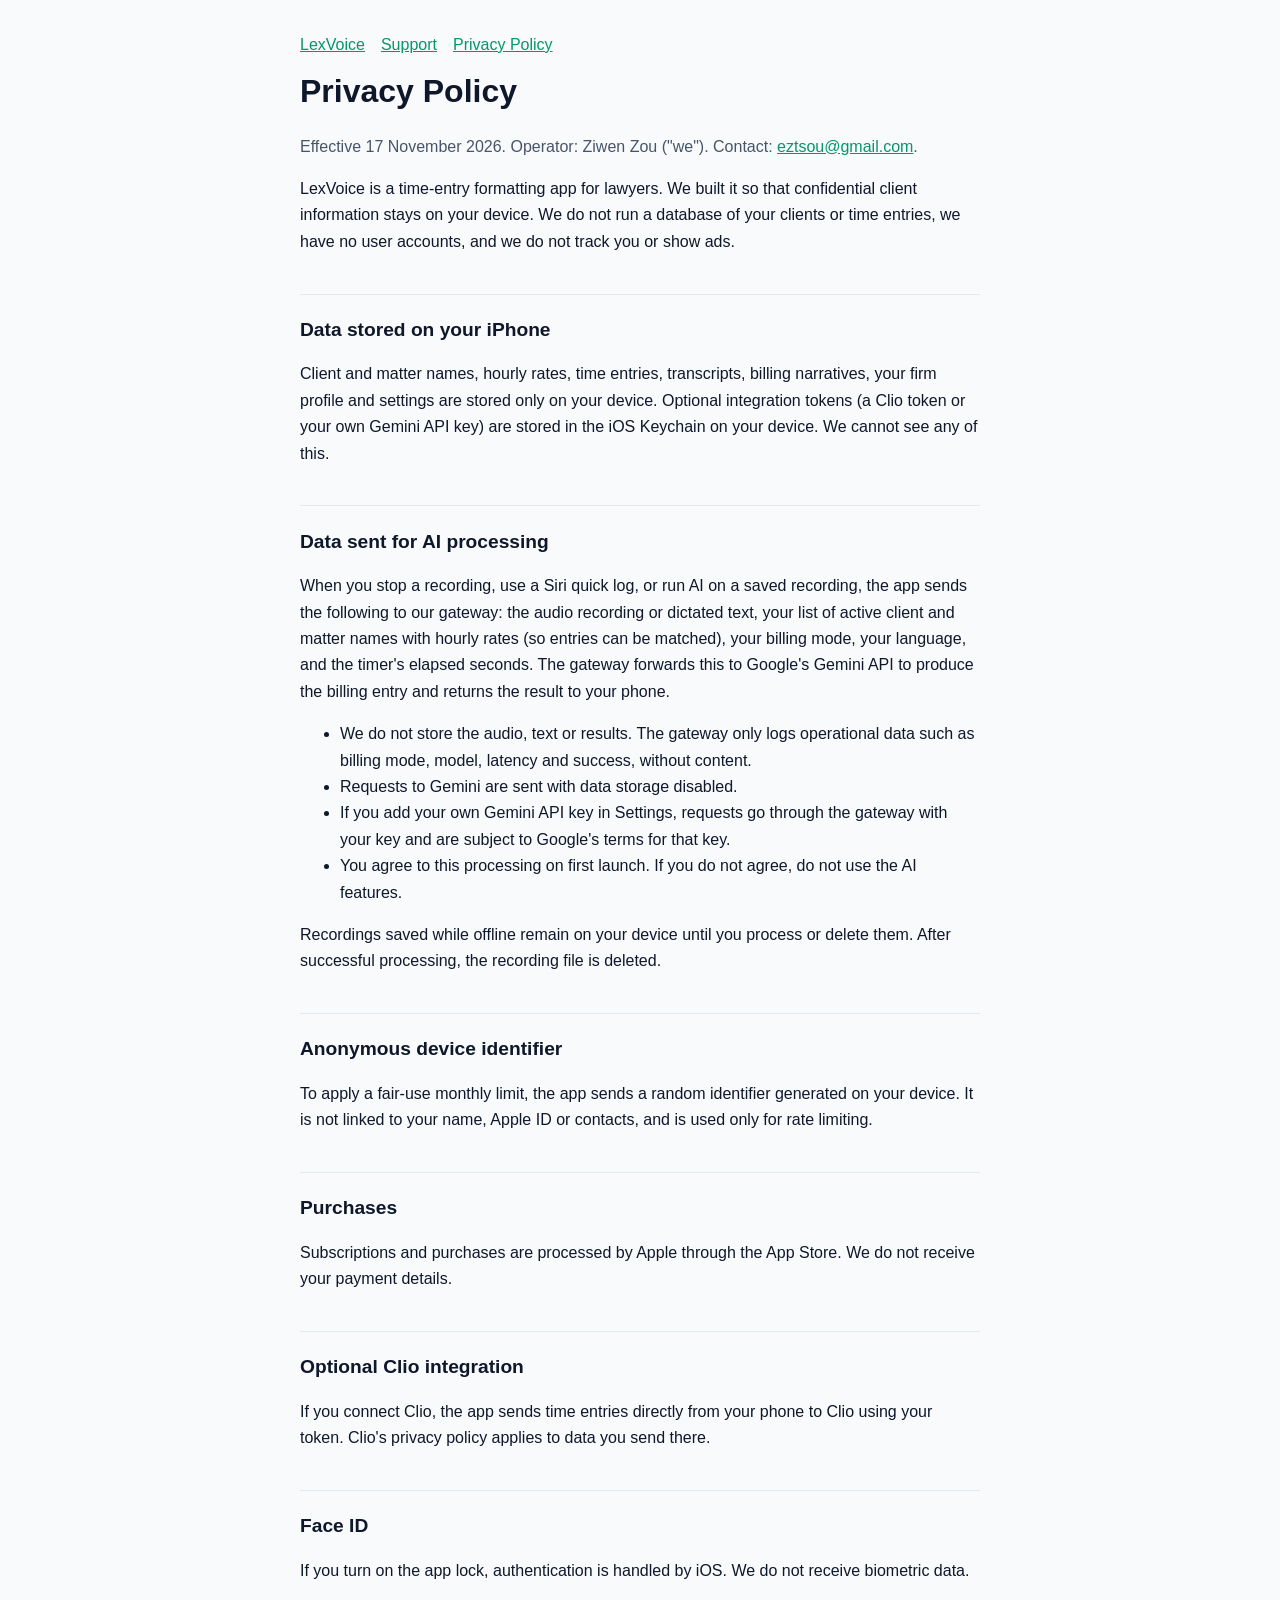
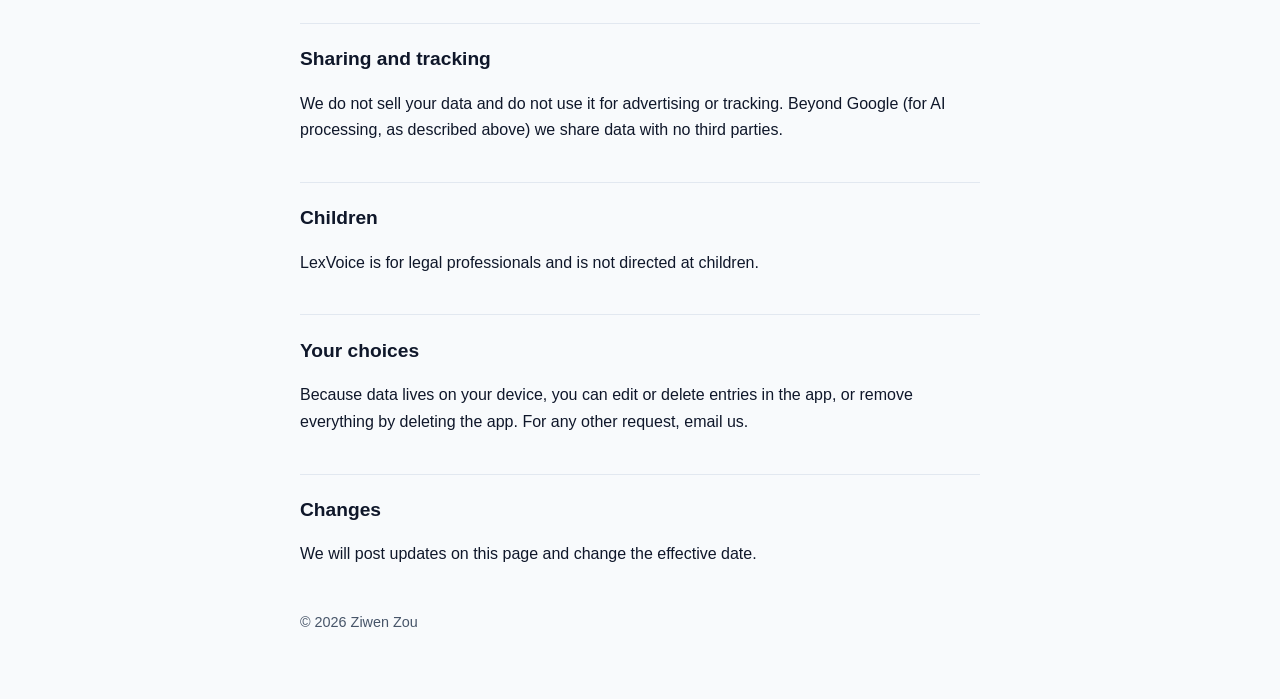
==== privacy.html @ 2ad06302 "Add LexVoice home, support and privacy pages Co-Authored-By: Claude Sonnet 5.5 <noreply@anthropic.co" ====
<!doctype html><html lang="en"><head><meta charset="utf-8"><meta name="viewport" content="width=device-width,initial-scale=1"><title>LexVoice Privacy Policy</title><link rel="stylesheet" href="style.css"></head><body><main>
<nav><a href="index.html">LexVoice</a><a href="support.html">Support</a><a href="privacy.html">Privacy Policy</a></nav>
<h1>Privacy Policy</h1>
<p class="muted">Effective 17 November 2026. Operator: Ziwen Zou ("we"). Contact: <a href="mailto:eztsou@gmail.com">eztsou@gmail.com</a>.</p>
<p>LexVoice is a time-entry formatting app for lawyers. We built it so that confidential client information stays on your device. We do not run a database of your clients or time entries, we have no user accounts, and we do not track you or show ads.</p>

<h2>Data stored on your iPhone</h2>
<p>Client and matter names, hourly rates, time entries, transcripts, billing narratives, your firm profile and settings are stored only on your device. Optional integration tokens (a Clio token or your own Gemini API key) are stored in the iOS Keychain on your device. We cannot see any of this.</p>

<h2>Data sent for AI processing</h2>
<p>When you stop a recording, use a Siri quick log, or run AI on a saved recording, the app sends the following to our gateway: the audio recording or dictated text, your list of active client and matter names with hourly rates (so entries can be matched), your billing mode, your language, and the timer's elapsed seconds. The gateway forwards this to Google's Gemini API to produce the billing entry and returns the result to your phone.</p>
<ul>
<li>We do not store the audio, text or results. The gateway only logs operational data such as billing mode, model, latency and success, without content.</li>
<li>Requests to Gemini are sent with data storage disabled.</li>
<li>If you add your own Gemini API key in Settings, requests go through the gateway with your key and are subject to Google's terms for that key.</li>
<li>You agree to this processing on first launch. If you do not agree, do not use the AI features.</li>
</ul>
<p>Recordings saved while offline remain on your device until you process or delete them. After successful processing, the recording file is deleted.</p>

<h2>Anonymous device identifier</h2>
<p>To apply a fair-use monthly limit, the app sends a random identifier generated on your device. It is not linked to your name, Apple ID or contacts, and is used only for rate limiting.</p>

<h2>Purchases</h2>
<p>Subscriptions and purchases are processed by Apple through the App Store. We do not receive your payment details.</p>

<h2>Optional Clio integration</h2>
<p>If you connect Clio, the app sends time entries directly from your phone to Clio using your token. Clio's privacy policy applies to data you send there.</p>

<h2>Face ID</h2>
<p>If you turn on the app lock, authentication is handled by iOS. We do not receive biometric data.</p>

<h2>Sharing and tracking</h2>
<p>We do not sell your data and do not use it for advertising or tracking. Beyond Google (for AI processing, as described above) we share data with no third parties.</p>

<h2>Children</h2>
<p>LexVoice is for legal professionals and is not directed at children.</p>

<h2>Your choices</h2>
<p>Because data lives on your device, you can edit or delete entries in the app, or remove everything by deleting the app. For any other request, email us.</p>

<h2>Changes</h2>
<p>We will post updates on this page and change the effective date.</p>
<footer>© 2026 Ziwen Zou</footer>
</main></body></html>
---- style.css ----
:root{--bg:#F8FAFC;--fg:#0F172A;--muted:#475569;--accent:#059669;--line:#E2E8F0}
@media(prefers-color-scheme:dark){:root{--bg:#0B0F19;--fg:#F1F5F9;--muted:#94A3B8;--line:#1E293B}}
*{box-sizing:border-box}body{margin:0;background:var(--bg);color:var(--fg);font:16px/1.65 -apple-system,BlinkMacSystemFont,"Segoe UI",Roboto,sans-serif}
main{max-width:720px;margin:0 auto;padding:32px 20px 64px}
h1{font-size:2rem;margin:.2em 0}h2{font-size:1.2rem;margin-top:2em;border-top:1px solid var(--line);padding-top:1em}
a{color:var(--accent)}.muted{color:var(--muted)}nav a{margin-right:16px}
footer{margin-top:3em;color:var(--muted);font-size:.9rem}
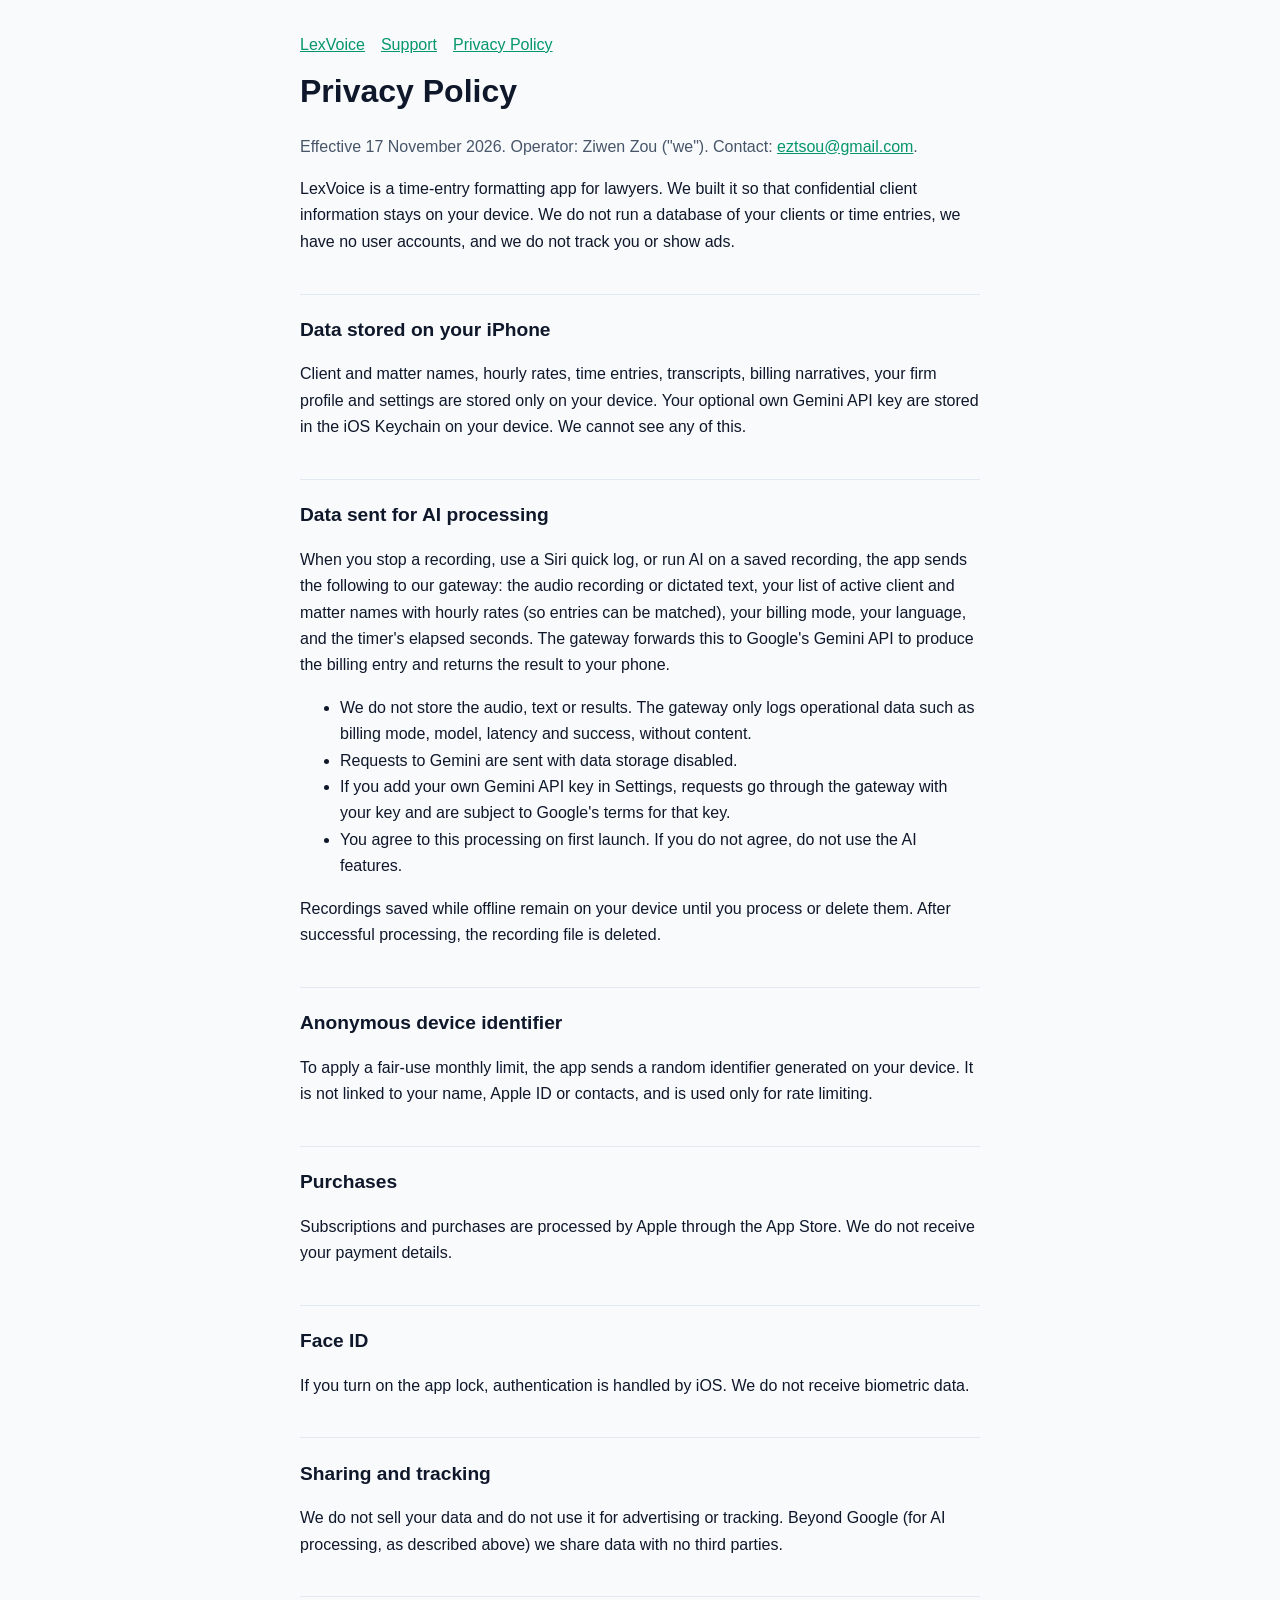
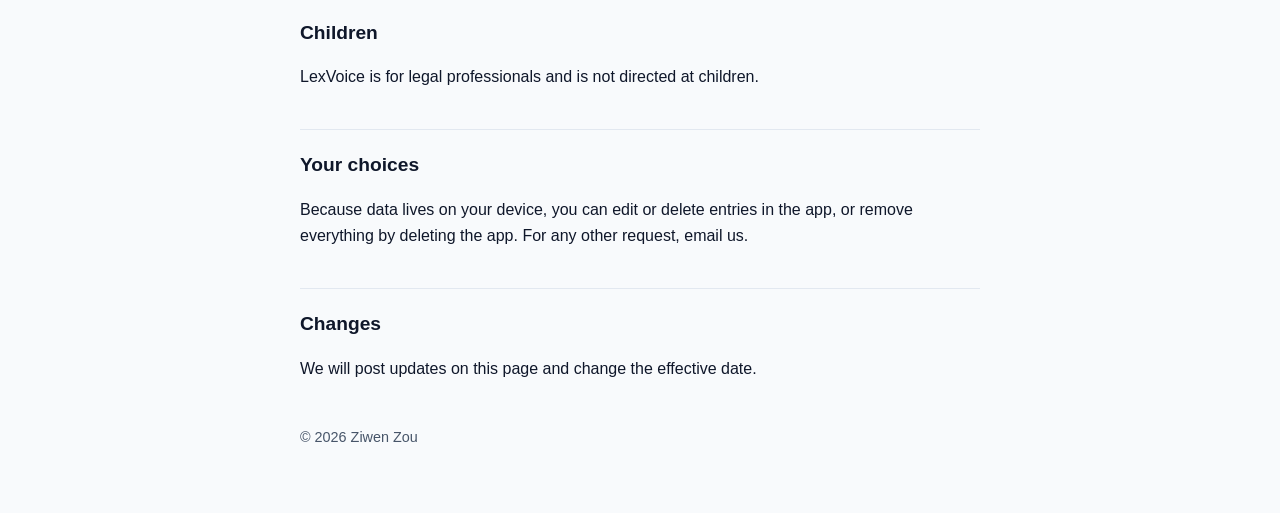
==== commit e4e63901: "Remove Clio mention from privacy policy for 1.0 Co-Authored-By: Claude Sonnet 5.5 <noreply@anthropic" ====
--- a/privacy.html
+++ b/privacy.html
@@ -5,7 +5,7 @@
 <p>LexVoice is a time-entry formatting app for lawyers. We built it so that confidential client information stays on your device. We do not run a database of your clients or time entries, we have no user accounts, and we do not track you or show ads.</p>
 
 <h2>Data stored on your iPhone</h2>
-<p>Client and matter names, hourly rates, time entries, transcripts, billing narratives, your firm profile and settings are stored only on your device. Optional integration tokens (a Clio token or your own Gemini API key) are stored in the iOS Keychain on your device. We cannot see any of this.</p>
+<p>Client and matter names, hourly rates, time entries, transcripts, billing narratives, your firm profile and settings are stored only on your device. Your optional own Gemini API key are stored in the iOS Keychain on your device. We cannot see any of this.</p>
 
 <h2>Data sent for AI processing</h2>
 <p>When you stop a recording, use a Siri quick log, or run AI on a saved recording, the app sends the following to our gateway: the audio recording or dictated text, your list of active client and matter names with hourly rates (so entries can be matched), your billing mode, your language, and the timer's elapsed seconds. The gateway forwards this to Google's Gemini API to produce the billing entry and returns the result to your phone.</p>
@@ -23,9 +23,6 @@
 <h2>Purchases</h2>
 <p>Subscriptions and purchases are processed by Apple through the App Store. We do not receive your payment details.</p>
 
-<h2>Optional Clio integration</h2>
-<p>If you connect Clio, the app sends time entries directly from your phone to Clio using your token. Clio's privacy policy applies to data you send there.</p>
-
 <h2>Face ID</h2>
 <p>If you turn on the app lock, authentication is handled by iOS. We do not receive biometric data.</p>
 
